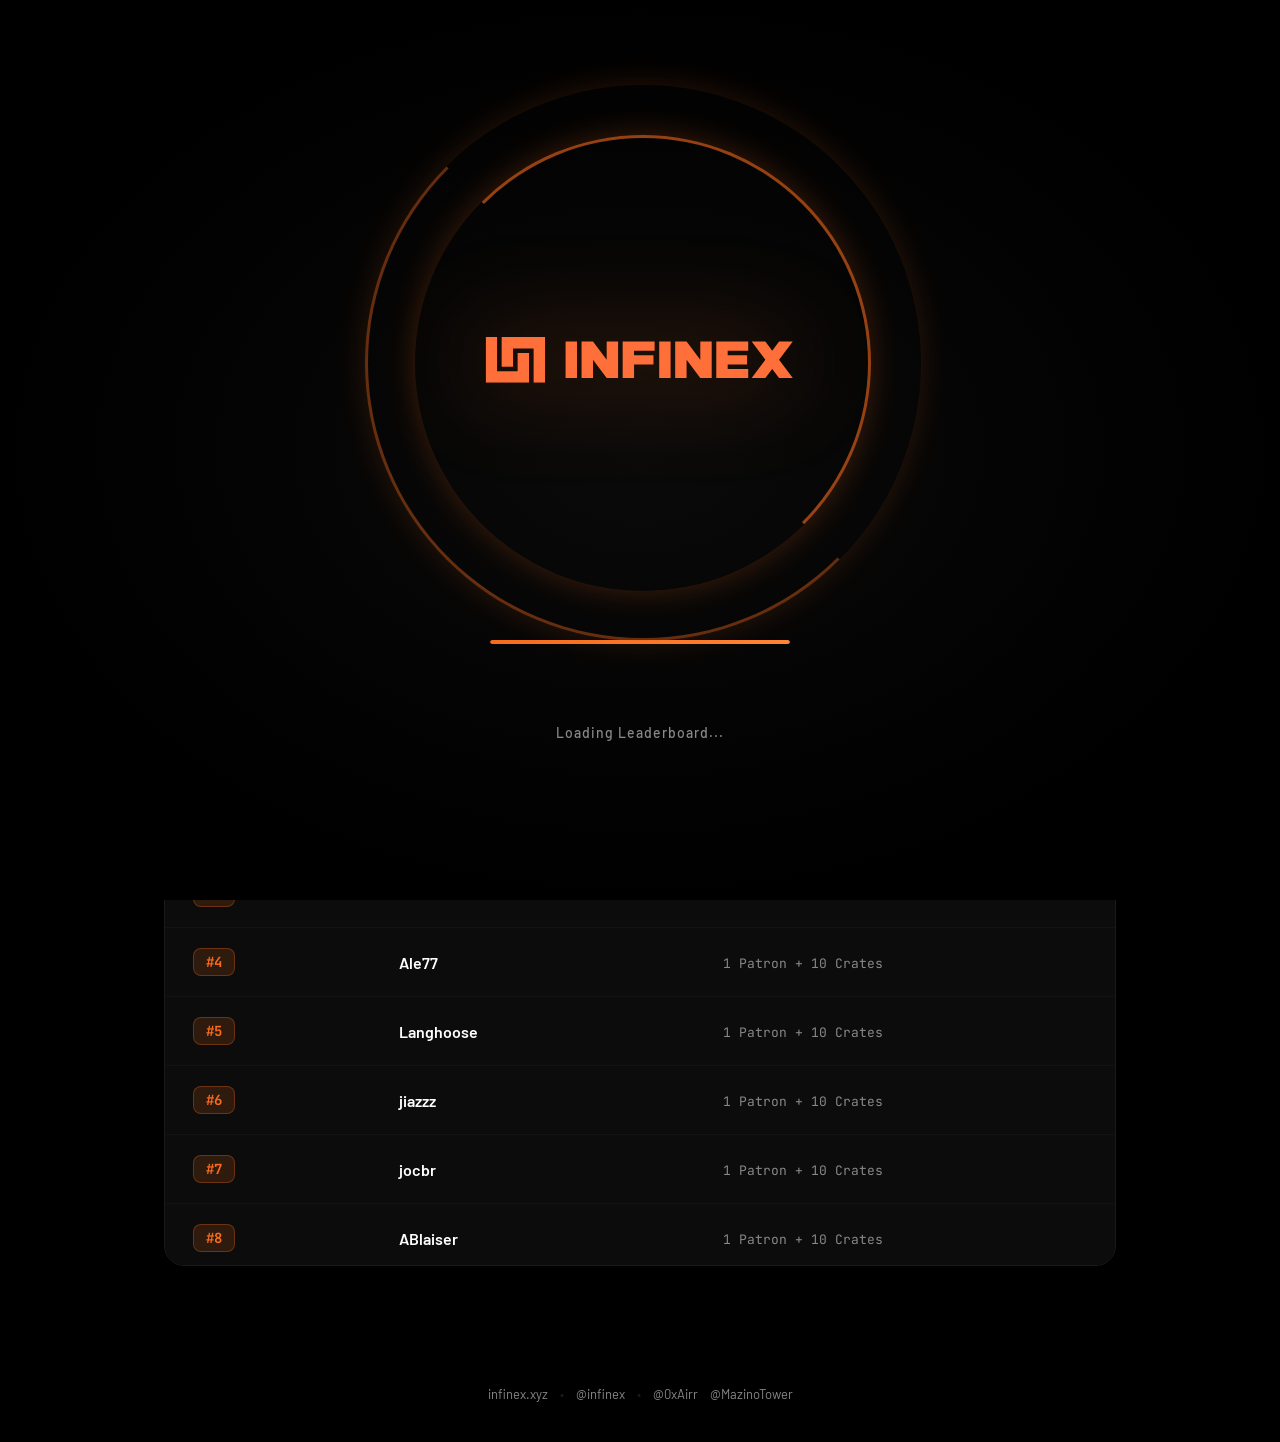
==== index.html @ 7d83120c "feat: proxy INX price via serverless, clean nav URLs" ====
<!DOCTYPE html>
<html lang="en">
<head>
    <meta charset="UTF-8" />
    <meta name="viewport" content="width=device-width, initial-scale=1.0" />
    <title>Bullrun Leaderboard</title>
    <link rel="stylesheet" href="style.css">
    <link rel="preconnect" href="https://fonts.googleapis.com">
    <link rel="preconnect" href="https://fonts.gstatic.com" crossorigin>
    <link href="https://fonts.googleapis.com/css2?family=Barlow:wght@400;500;600;700;800&family=JetBrains+Mono:wght@400;700&display=swap" rel="stylesheet">
</head>

<body>

    <div class="loader-screen" id="loaderScreen">
        <div class="loader-content">
            <div class="loader-logo">
                <img src="./icons/Infinex_Logo_Cantaloupe.svg" alt="Infinex Logo">
                <div class="loader-glow"></div>
            </div>
            <div class="loader-bar">
                <div class="loader-progress" id="loaderProgress"></div>
            </div>
            <p class="loader-text">Loading Leaderboard...</p>
        </div>
    </div>

    <!-- Page Nav -->
    <nav class="page-nav">
        <a href="/" class="nav-link active">Leaderboard</a>
        <a href="/sonar" class="nav-link">Sonar Analytics</a>
        <a href="/whales" class="nav-link">Whale Tracker</a>
    </nav>

    <div class="container">
        <header>
            <div class="logo-wrapper">
                <img src="./icons/Infinex_Logo_Cantaloupe.svg" alt="Infinex Logo">
                <div class="logo-glow"></div>
            </div>
            <h1>Bullrun Leaderboard</h1>
            <p class="subtitle">Top performers in the race to the moon</p>
        </header>

        <div class="search-wrapper">
            <svg class="search-icon" xmlns="http://www.w3.org/2000/svg" width="20" height="20" viewBox="0 0 24 24" fill="none" stroke="currentColor" stroke-width="2">
                <circle cx="11" cy="11" r="8"></circle>
                <path d="m21 21-4.35-4.35"></path>
            </svg>
            <input type="text" id="searchInput" placeholder="Search username..." onkeyup="searchUser()" autocomplete="off" />
        </div>

        <div class="stats-bar">
            <div class="stat-item">
                <span class="stat-label">Total Participants</span>
                <span class="stat-value" id="totalCount">0</span>
            </div>
            <div class="stat-item">
                <span class="stat-label">Displaying</span>
                <span class="stat-value" id="displayCount">0</span>
            </div>
        </div>

        <div class="table-container">
            <table>
                <thead>
                    <tr>
                        <th>Rank</th>
                        <th>Username</th>
                        <th>Rewards</th>
                    </tr>
                </thead>
                <tbody id="leaderboardBody"></tbody>
            </table>
            <div class="loading-indicator" id="loadingIndicator">
                <div class="spinner"></div>
            </div>
        </div>
    </div>

    <footer>
        <a href="https://infinex.xyz" target="_blank" rel="noopener">infinex.xyz</a>
        <span class="separator">•</span>
        <a href="https://x.com/infinex" target="_blank" rel="noopener">@infinex</a>
        <span class="separator">•</span>
        <a href="https://x.com/0xAirr" target="_blank" rel="noopener">@0xAirr</a>
            <a href="https://x.com/MazinoTower" target="_blank" rel="noopener">@MazinoTower</a>

    </footer>

    <script src="data.js"></script>

    <script>
        const tbody = document.getElementById("leaderboardBody");
        const loadingIndicator = document.getElementById("loadingIndicator");
        const totalCountEl = document.getElementById("totalCount");
        const displayCountEl = document.getElementById("displayCount");

        let currentData = [];
        let displayedRows = 0;
        const BATCH_SIZE = 50;
        let isLoading = false;

        function updateStats(total, displayed) {
            totalCountEl.textContent = total.toLocaleString();
            displayCountEl.textContent = displayed.toLocaleString();
        }

        function createRow(item) {
            const tr = document.createElement('tr');
            tr.innerHTML = `
                <td><span class="rank-badge">#${item.rank}</span></td>
                <td><span class="username">${escapeHtml(item.username)}</span></td>
                <td><span class="rewards">${item.patron} Patron + ${item.crates} Crates</span></td>
            `;
            return tr;
        }

        function escapeHtml(text) {
            const div = document.createElement('div');
            div.textContent = text;
            return div.innerHTML;
        }

        function loadMoreRows() {
            if (isLoading || displayedRows >= currentData.length) return;
            
            isLoading = true;
            loadingIndicator.style.display = 'flex';

            setTimeout(() => {
                const fragment = document.createDocumentFragment();
                const end = Math.min(displayedRows + BATCH_SIZE, currentData.length);
                
                for (let i = displayedRows; i < end; i++) {
                    fragment.appendChild(createRow(currentData[i]));
                }
                
                tbody.appendChild(fragment);
                displayedRows = end;
                updateStats(currentData.length, displayedRows);
                
                isLoading = false;
                loadingIndicator.style.display = displayedRows >= currentData.length ? 'none' : 'flex';
            }, 100);
        }

        function loadTable(data) {
            tbody.innerHTML = "";
            currentData = data;
            displayedRows = 0;
            isLoading = false;
            loadMoreRows();
        }

        const tableContainer = document.querySelector('.table-container');
        tableContainer.addEventListener('scroll', () => {
            if (tableContainer.scrollTop + tableContainer.clientHeight >= tableContainer.scrollHeight - 200) {
                loadMoreRows();
            }
        });

        const loaderScreen = document.getElementById('loaderScreen');
        const loaderProgress = document.getElementById('loaderProgress');
        let progress = 0;

        function updateLoader() {
            progress += Math.random() * 15 + 5;
            if (progress > 100) progress = 100;
            loaderProgress.style.width = progress + '%';
            
            if (progress < 100) {
                setTimeout(updateLoader, 150);
            } else {
                setTimeout(() => {
                    loaderScreen.classList.add('fade-out');
                    setTimeout(() => {
                        loaderScreen.style.display = 'none';
                    }, 500);
                }, 300);
            }
        }

        if (typeof LEADERBOARD !== 'undefined') {
            updateLoader();
            loadTable(LEADERBOARD);
        }

        function searchUser() {
            if (typeof LEADERBOARD === 'undefined') return;
            const value = document.getElementById("searchInput").value.toLowerCase();
            const filtered = LEADERBOARD.filter(item =>
                item.username.toLowerCase().includes(value)
            );
            const frag = document.createDocumentFragment();
            const end  = Math.min(BATCH_SIZE, filtered.length);
            for (let i = 0; i < end; i++) frag.appendChild(createRow(filtered[i]));
            tbody.innerHTML = '';
            tbody.appendChild(frag);
            currentData = filtered;
            displayedRows = end;
            isLoading = false;
            updateStats(filtered.length, end);
            loadingIndicator.style.display = end >= filtered.length ? 'none' : 'flex';
        }
    </script>

</body>
</html>
---- style.css ----
/* Infinex Style Theme - Enhanced */
:root {
    --bg-color: #000000;
    --bg-secondary: #0a0a0a;
    --card-bg: rgba(15, 15, 15, 0.8);
    --text-primary: #ffffff;
    --text-secondary: #888888;
    --text-tertiary: #555555;
    --accent-color: #F76B1C;
    --accent-hover: #ff8533;
    --accent-glow: rgba(247, 107, 28, 0.4);
    --border-color: #1a1a1a;
    --input-bg: rgba(17, 17, 17, 0.6);
    --font-main: 'Barlow', -apple-system, BlinkMacSystemFont, "Segoe UI", sans-serif;
    --font-mono: 'JetBrains Mono', 'Fira Code', 'Courier New', monospace;
    --glow-shadow: 0 0 40px var(--accent-glow);
    --card-shadow: 0 20px 60px rgba(0, 0, 0, 0.6);
}

* {
    box-sizing: border-box;
    margin: 0;
    padding: 0;
}

body {
    font-family: var(--font-main);
    background: radial-gradient(ellipse at top, #0a0a0a 0%, #000000 50%);
    color: var(--text-primary);
    min-height: 100vh;
    display: flex;
    flex-direction: column;
    overflow-x: hidden;
}

/* Animated background grid */
body::before {
    content: "";
    position: fixed;
    top: 0;
    left: 0;
    width: 100%;
    height: 100%;
    background-image: 
        linear-gradient(rgba(247, 107, 28, 0.03) 1px, transparent 1px),
        linear-gradient(90deg, rgba(247, 107, 28, 0.03) 1px, transparent 1px);
    background-size: 80px 80px;
    background-position: 0 0;
    z-index: -1;
    pointer-events: none;
    animation: gridMove 20s linear infinite;
}

@keyframes gridMove {
    0% { background-position: 0 0; }
    100% { background-position: 80px 80px; }
}

.container {
    max-width: 1000px;
    margin: 0 auto;
    padding: 60px 24px;
    width: 100%;
    flex: 1;
}

/* Header */
header {
    display: flex;
    flex-direction: column;
    align-items: center;
    justify-content: center;
    gap: 24px;
    margin-bottom: 60px;
    position: relative;
}

.logo-wrapper {
    position: relative;
    width: 160px;
    height: 160px;
    display: flex;
    align-items: center;
    justify-content: center;
}

.logo-wrapper img {
    width: 160px;
    height: 160px;
    position: relative;
    z-index: 2;
    filter: drop-shadow(0 0 20px var(--accent-glow));
    transition: all 0.4s cubic-bezier(0.4, 0, 0.2, 1);
}

.logo-wrapper:hover img {
    transform: scale(1.05);
    filter: drop-shadow(0 0 30px var(--accent-glow));
}

.logo-glow {
    position: absolute;
    top: 50%;
    left: 50%;
    width: 200px;
    height: 200px;
    z-index: 1;
    pointer-events: none;
}

.logo-glow::before,
.logo-glow::after {
    content: '';
    position: absolute;
    top: 50%;
    left: 50%;
    transform: translate(-50%, -50%);
    border-radius: 50%;
    background: radial-gradient(circle, var(--accent-glow) 0%, transparent 70%);
}

.logo-glow::before {
    width: 100%;
    height: 100%;
    opacity: 0.15;
    animation: gentleBreath 4s ease-in-out infinite;
}

.logo-glow::after {
    width: 60%;
    height: 60%;
    opacity: 0.2;
    animation: gentleBreath 4s ease-in-out infinite 0.5s;
}

@keyframes gentleBreath {
    0%, 100% { transform: translate(-50%, -50%) scale(1); opacity: 0.15; }
    50% { transform: translate(-50%, -50%) scale(1.1); opacity: 0.25; }
}

h1 {
    font-size: 56px;
    font-weight: 800;
    margin: 0;
    letter-spacing: -2px;
    background: linear-gradient(135deg, #ffffff 0%, var(--accent-color) 50%, #ffffff 100%);
    background-size: 200% 200%;
    background-clip: text;
    -webkit-background-clip: text;
    -webkit-text-fill-color: transparent;
    animation: gradientShift 6s ease infinite;
    text-align: center;
}

@keyframes gradientShift {
    0%, 100% { background-position: 0% 50%; }
    50% { background-position: 100% 50%; }
}

.subtitle {
    color: var(--text-tertiary);
    font-size: 16px;
    font-weight: 500;
    letter-spacing: 0.5px;
    text-align: center;
}

/* Search Input */
.search-wrapper {
    position: relative;
    margin-bottom: 30px;
    border-radius: 100px;
    transition: box-shadow 0.3s ease;
}

.search-wrapper:focus-within {
    box-shadow: 0 0 0 1px var(--accent-color), 0 0 28px rgba(247, 107, 28, 0.18);
}

.search-icon {
    position: absolute;
    left: 22px;
    top: 50%;
    transform: translateY(-50%);
    color: var(--text-tertiary);
    pointer-events: none;
    z-index: 2;
    transition: color 0.25s ease;
}

.search-wrapper:focus-within .search-icon {
    color: var(--accent-color);
}

.search-wrapper input {
    width: 100%;
    padding: 17px 24px 17px 54px;
    background: rgba(12, 12, 12, 0.9);
    backdrop-filter: blur(20px);
    -webkit-backdrop-filter: blur(20px);
    border: 1px solid rgba(255, 255, 255, 0.07);
    border-radius: 100px;
    color: var(--text-primary);
    font-size: 15px;
    font-family: var(--font-main);
    font-weight: 500;
    letter-spacing: 0.2px;
    transition: border-color 0.25s ease, background 0.25s ease;
}

.search-wrapper input:focus {
    outline: none;
    border-color: transparent;
    background: rgba(16, 16, 16, 0.98);
}

.search-wrapper input::placeholder {
    color: var(--text-tertiary);
    font-weight: 400;
}

/* Stats Bar */
.stats-bar {
    display: flex;
    gap: 16px;
    margin-bottom: 24px;
    padding: 16px 24px;
    background: var(--card-bg);
    backdrop-filter: blur(20px);
    border: 1px solid var(--border-color);
    border-radius: 16px;
}

.stat-item {
    display: flex;
    flex-direction: column;
    gap: 4px;
    flex: 1;
}

.stat-label {
    font-size: 11px;
    text-transform: uppercase;
    letter-spacing: 1px;
    color: var(--text-tertiary);
    font-weight: 600;
}

.stat-value {
    font-size: 24px;
    font-weight: 700;
    font-family: var(--font-mono);
    color: var(--accent-color);
}

/* Table Container */
.table-container {
    position: relative;
    background: var(--card-bg);
    backdrop-filter: blur(20px);
    -webkit-backdrop-filter: blur(20px);
    border: 1px solid var(--border-color);
    border-radius: 20px;
    overflow: hidden;
    box-shadow: var(--card-shadow);
    max-height: 600px;
    overflow-y: auto;
}

table {
    width: 100%;
    border-collapse: collapse;
}

th, td {
    padding: 20px 28px;
    text-align: left;
}

th {
    background: rgba(10, 10, 10, 0.95);
    color: var(--text-tertiary);
    font-size: 11px;
    text-transform: uppercase;
    letter-spacing: 1.5px;
    font-weight: 700;
    border-bottom: 1px solid var(--border-color);
    position: sticky;
    top: 0;
    z-index: 10;
    backdrop-filter: blur(10px);
}

td {
    border-bottom: 1px solid rgba(26, 26, 26, 0.5);
    font-size: 15px;
}

tr:last-child td {
    border-bottom: none;
}

tbody tr {
    transition: all 0.2s ease;
}

tbody tr:hover {
    background: linear-gradient(90deg, transparent 0%, rgba(247, 107, 28, 0.08) 50%, transparent 100%);
}

/* Rank Badge */
.rank-badge {
    display: inline-flex;
    align-items: center;
    justify-content: center;
    padding: 4px 12px;
    background: rgba(247, 107, 28, 0.15);
    border: 1px solid rgba(247, 107, 28, 0.3);
    border-radius: 8px;
    font-family: var(--font-mono);
    color: var(--accent-color);
    font-weight: 700;
    font-size: 14px;
}

/* Username */
.username {
    font-weight: 600;
    color: #fff;
    font-size: 16px;
}

/* Rewards */
.rewards {
    color: var(--text-secondary);
    font-family: var(--font-mono);
    font-size: 13px;
}

/* Loading Indicator */
.loading-indicator {
    display: none;
    justify-content: center;
    align-items: center;
    padding: 30px;
}

.spinner {
    width: 40px;
    height: 40px;
    border: 3px solid var(--border-color);
    border-top-color: var(--accent-color);
    border-radius: 50%;
    animation: spin 0.8s linear infinite;
}

@keyframes spin {
    to { transform: rotate(360deg); }
}

/* Footer */
footer {
    text-align: center;
    padding: 60px 24px 40px;
    color: var(--text-tertiary);
    font-size: 13px;
    display: flex;
    align-items: center;
    justify-content: center;
    gap: 12px;
    flex-wrap: wrap;
}

footer a {
    color: var(--text-secondary);
    text-decoration: none;
    transition: all 0.3s;
    position: relative;
}

footer a::after {
    content: '';
    position: absolute;
    bottom: -2px;
    left: 0;
    width: 0;
    height: 1px;
    background: var(--accent-color);
    transition: width 0.3s;
}

footer a:hover {
    color: var(--accent-color);
}

footer a:hover::after {
    width: 100%;
}

.separator {
    color: var(--border-color);
}

/* Scrollbar */
.table-container::-webkit-scrollbar {
    width: 8px;
}

.table-container::-webkit-scrollbar-track {
    background: rgba(0, 0, 0, 0.3);
}

.table-container::-webkit-scrollbar-thumb {
    background: rgba(247, 107, 28, 0.3);
    border-radius: 4px;
}

.table-container::-webkit-scrollbar-thumb:hover {
    background: rgba(247, 107, 28, 0.5);
}

/* Loader Screen */
.loader-screen {
    position: fixed;
    top: 0;
    left: 0;
    width: 100%;
    height: 100%;
    background: radial-gradient(ellipse at center, #0a0a0a 0%, #000000 70%);
    display: flex;
    align-items: center;
    justify-content: center;
    z-index: 9999;
    transition: opacity 0.5s ease;
}

.loader-screen.fade-out {
    opacity: 0;
    pointer-events: none;
}

.loader-content {
    display: flex;
    flex-direction: column;
    align-items: center;
    gap: 80px;
}

.loader-logo {
    position: relative;
    width: 400px;
    height: 400px;
    display: flex;
    align-items: center;
    justify-content: center;
    animation: float 3s ease-in-out infinite;
}

@keyframes float {
    0%, 100% { transform: translateY(0px); }
    50% { transform: translateY(-20px); }
}

.loader-logo img {
    width: 400px;
    height: 400px;
    position: relative;
    z-index: 2;
    filter: drop-shadow(0 0 50px var(--accent-glow));
    animation: rotate 4s linear infinite;
}

@keyframes rotate {
    from { transform: rotate(0deg); }
    to { transform: rotate(360deg); }
}

.loader-glow {
    position: absolute;
    top: 50%;
    left: 50%;
    transform: translate(-50%, -50%);
    width: 500px;
    height: 500px;
    z-index: 1;
}

.loader-glow::before,
.loader-glow::after {
    content: '';
    position: absolute;
    top: 50%;
    left: 50%;
    border-radius: 50%;
    border: 3px solid transparent;
}

.loader-glow::before {
    width: 450px;
    height: 450px;
    margin: -225px 0 0 -225px;
    border-top-color: var(--accent-color);
    border-right-color: var(--accent-color);
    animation: orbitRotate1 3s linear infinite;
    opacity: 0.6;
    box-shadow: 0 0 30px var(--accent-glow);
}

.loader-glow::after {
    width: 550px;
    height: 550px;
    margin: -275px 0 0 -275px;
    border-bottom-color: var(--accent-color);
    border-left-color: var(--accent-color);
    animation: orbitRotate2 4s linear infinite reverse;
    opacity: 0.4;
    box-shadow: 0 0 30px var(--accent-glow);
}

@keyframes orbitRotate1 {
    from { transform: rotate(0deg); }
    to { transform: rotate(360deg); }
}

@keyframes orbitRotate2 {
    from { transform: rotate(0deg); }
    to { transform: rotate(360deg); }
}

.loader-bar {
    width: 300px;
    height: 4px;
    background: rgba(26, 26, 26, 0.8);
    border-radius: 2px;
    overflow: hidden;
    position: relative;
}

.loader-progress {
    height: 100%;
    width: 0%;
    background: linear-gradient(90deg, var(--accent-color) 0%, var(--accent-hover) 100%);
    border-radius: 2px;
    transition: width 0.3s ease;
    box-shadow: 0 0 20px var(--accent-glow);
}

.loader-text {
    color: var(--text-secondary);
    font-size: 14px;
    font-weight: 500;
    letter-spacing: 1px;
    animation: blink 1.5s ease-in-out infinite;
}

@keyframes blink {
    0%, 100% { opacity: 1; }
    50% { opacity: 0.5; }
}

/* Page Navigation */
.page-nav {
    display: flex;
    justify-content: center;
    gap: 8px;
    padding: 24px 24px 0;
    position: relative;
    z-index: 10;
}

.nav-link {
    padding: 10px 26px;
    border-radius: 100px;
    border: 1px solid var(--border-color);
    color: var(--text-secondary);
    text-decoration: none;
    font-size: 13px;
    font-weight: 600;
    letter-spacing: 0.3px;
    transition: all 0.3s cubic-bezier(0.4, 0, 0.2, 1);
    background: rgba(10, 10, 10, 0.8);
    backdrop-filter: blur(12px);
    -webkit-backdrop-filter: blur(12px);
}

.nav-link:hover {
    border-color: rgba(247, 107, 28, 0.45);
    color: var(--accent-color);
}

.nav-link.active {
    border-color: var(--accent-color);
    color: var(--accent-color);
    background: rgba(247, 107, 28, 0.07);
    box-shadow: 0 0 18px rgba(247, 107, 28, 0.18);
}

/* Mobile Responsiveness */
@media (max-width: 768px) {
    .container {
        padding: 40px 16px;
    }

    .logo-wrapper {
        width: 100px;
        height: 100px;
    }

    .logo-wrapper img {
        width: 100px;
        height: 100px;
    }

    .logo-glow {
        width: 140px;
        height: 140px;
    }

    h1 {
        font-size: 36px;
        letter-spacing: -1px;
    }

    .subtitle {
        font-size: 14px;
    }

    .stats-bar {
        flex-direction: column;
        gap: 12px;
    }

    th, td {
        padding: 16px 20px;
        font-size: 14px;
    }

    .rank-badge {
        font-size: 12px;
        padding: 2px 8px;
    }

    .username {
        font-size: 14px;
    }

    .rewards {
        font-size: 12px;
    }

    .table-container {
        max-height: 500px;
    }
}

@media (max-width: 480px) {
    th, td {
        padding: 12px 16px;
    }

    th:last-child,
    td:last-child {
        display: none;
    }
}
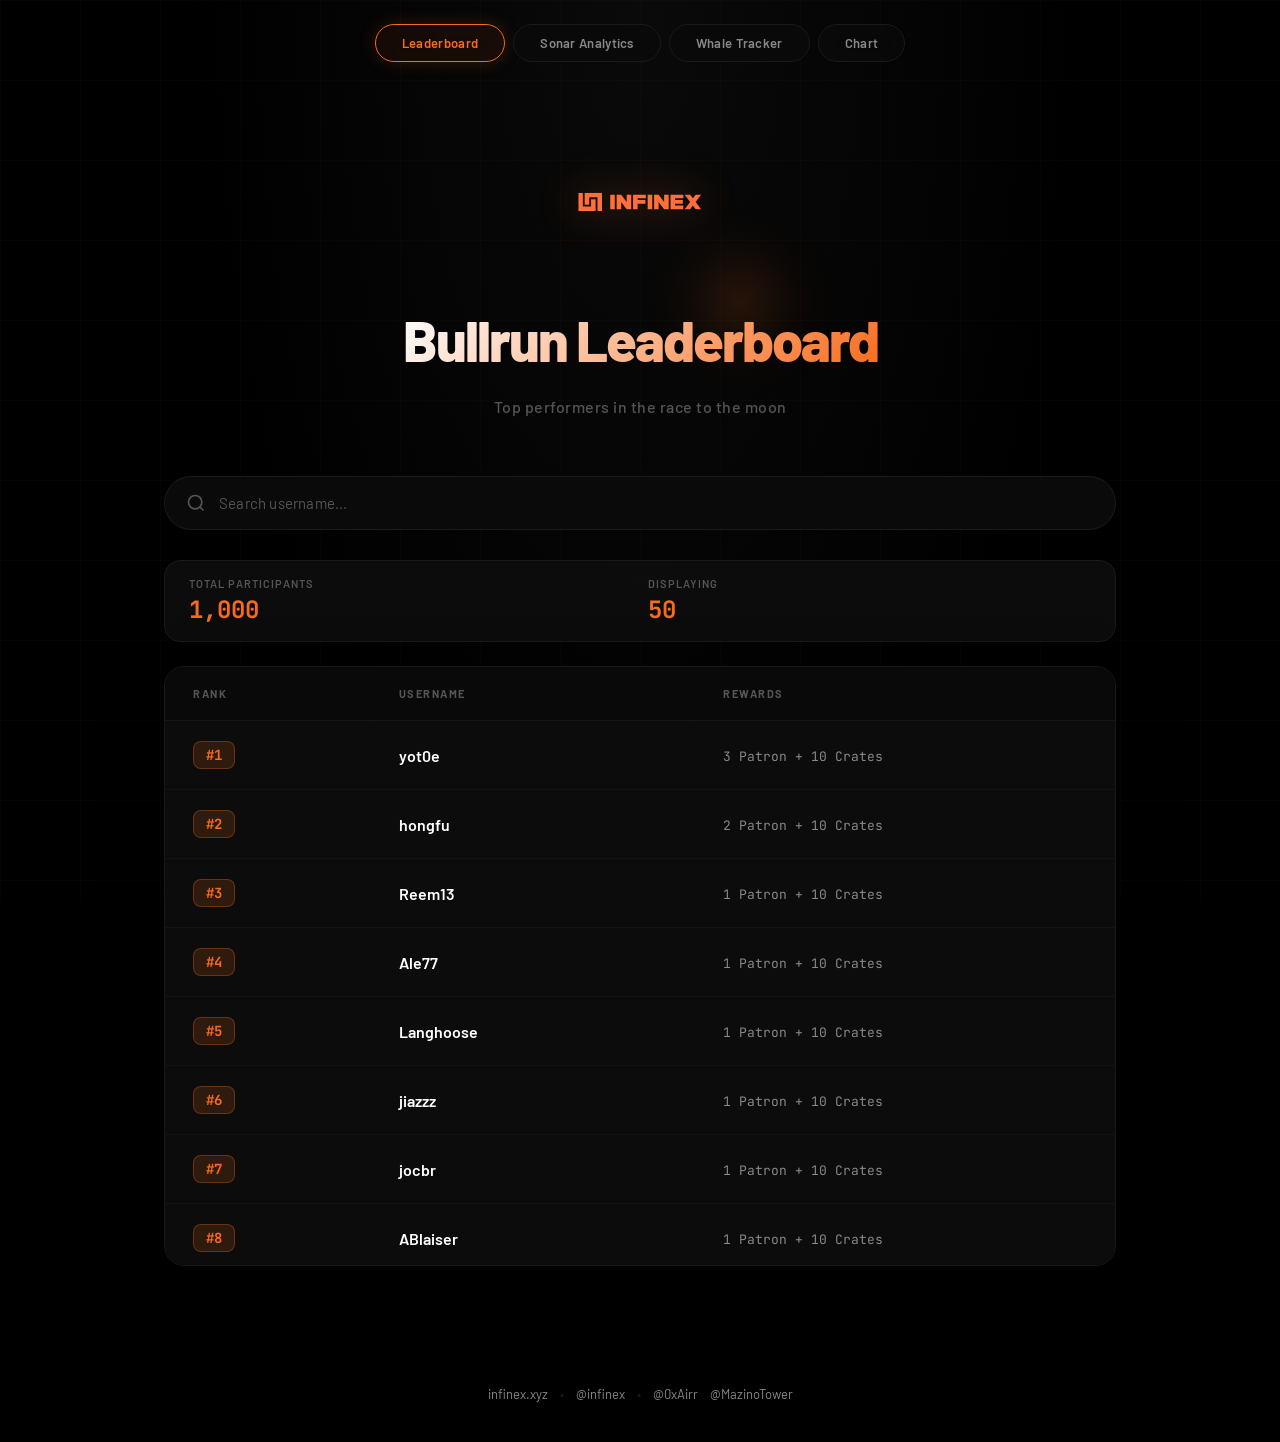
==== commit 6603e142: "feat: add INX/USD candlestick chart page with TradingView Lightweight Charts" ====
--- a/index.html
+++ b/index.html
@@ -30,6 +30,7 @@
         <a href="/" class="nav-link active">Leaderboard</a>
         <a href="/sonar" class="nav-link">Sonar Analytics</a>
         <a href="/whales" class="nav-link">Whale Tracker</a>
+        <a href="/chart" class="nav-link">Chart</a>
     </nav>
 
     <div class="container">
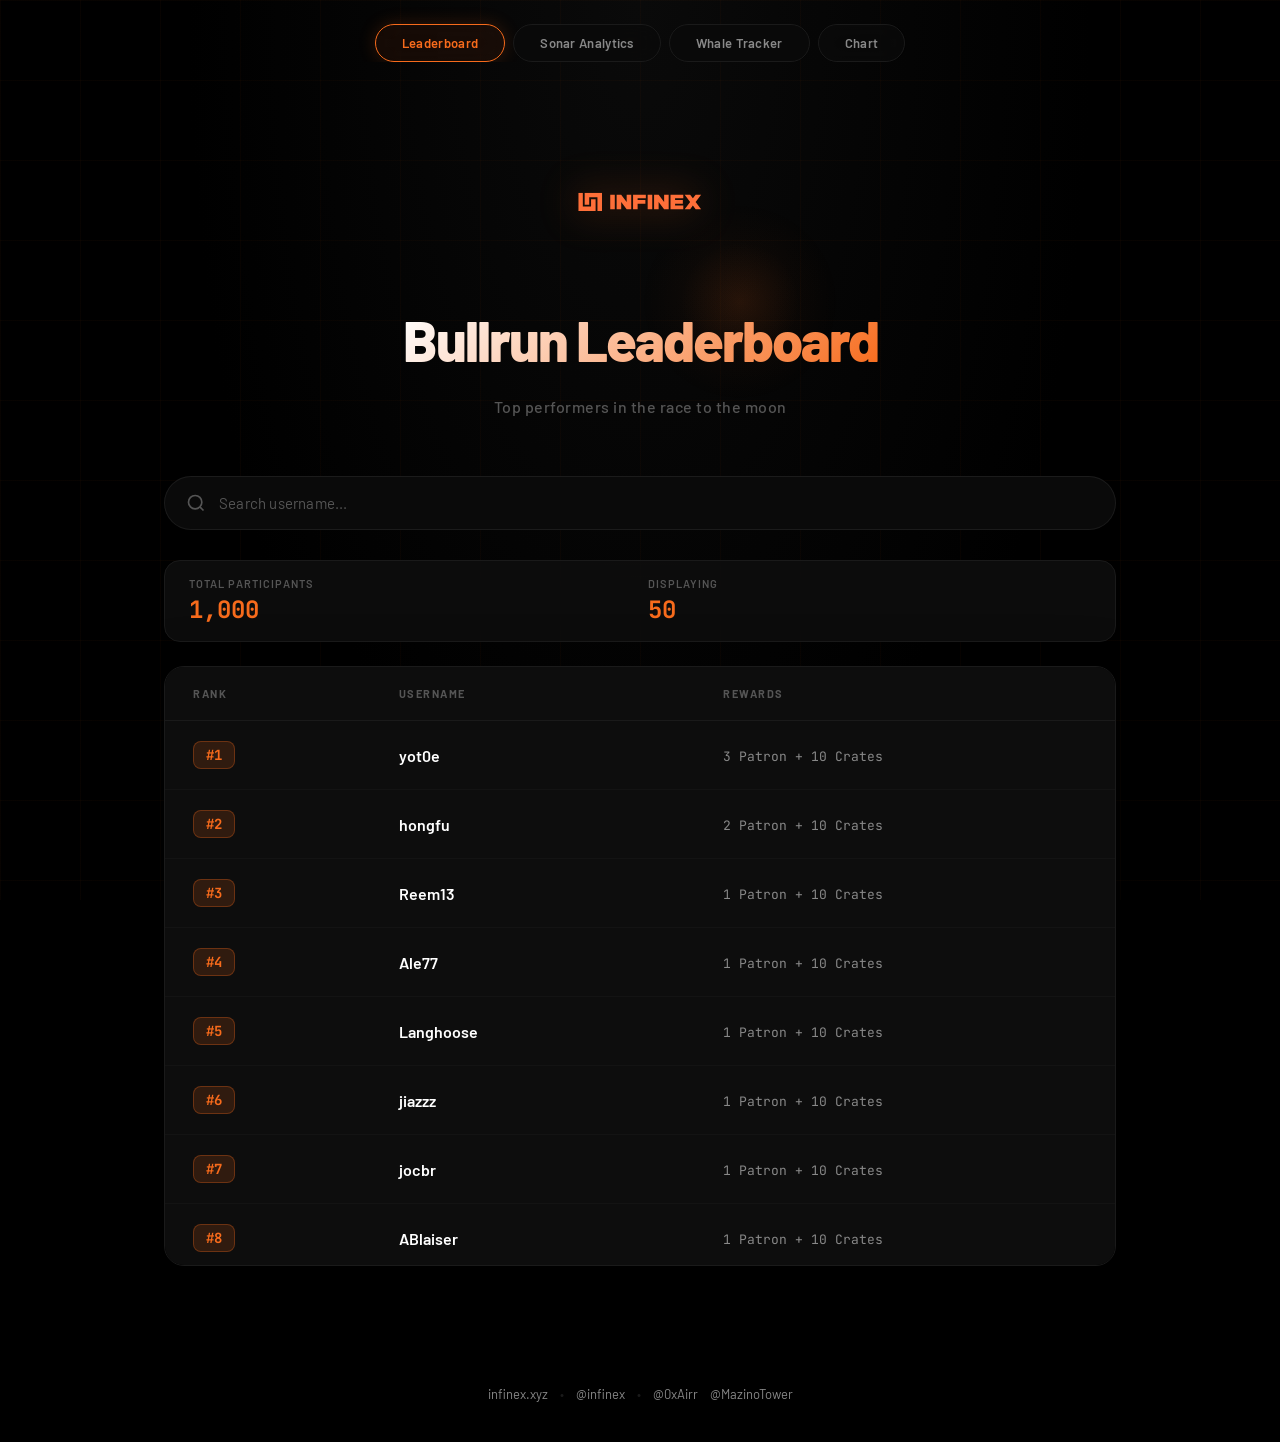
==== commit cfd7e90b: "fix: scroll glitch + skip loader on repeat tab visits Scroll glitch: removed backdrop-filter:blur fr" ====
--- a/index.html
+++ b/index.html
@@ -8,6 +8,7 @@
     <link rel="preconnect" href="https://fonts.googleapis.com">
     <link rel="preconnect" href="https://fonts.gstatic.com" crossorigin>
     <link href="https://fonts.googleapis.com/css2?family=Barlow:wght@400;500;600;700;800&family=JetBrains+Mono:wght@400;700&display=swap" rel="stylesheet">
+    <script>if(sessionStorage.getItem('site_visited'))document.documentElement.classList.add('no-loader');sessionStorage.setItem('site_visited','1');</script>
 </head>
 
 <body>
--- a/style.css
+++ b/style.css
@@ -256,9 +256,7 @@
 /* Table Container */
 .table-container {
     position: relative;
-    background: var(--card-bg);
-    backdrop-filter: blur(20px);
-    -webkit-backdrop-filter: blur(20px);
+    background: #0d0d0d;
     border: 1px solid var(--border-color);
     border-radius: 20px;
     overflow: hidden;
@@ -278,7 +276,7 @@
 }
 
 th {
-    background: rgba(10, 10, 10, 0.95);
+    background: #0d0d0d;
     color: var(--text-tertiary);
     font-size: 11px;
     text-transform: uppercase;
@@ -288,7 +286,6 @@
     position: sticky;
     top: 0;
     z-index: 10;
-    backdrop-filter: blur(10px);
 }
 
 td {
@@ -419,6 +416,9 @@
     background: rgba(247, 107, 28, 0.5);
 }
 
+/* Skip loader on repeat visits within the same session */
+.no-loader #loaderScreen { display: none !important; }
+
 /* Loader Screen */
 .loader-screen {
     position: fixed;
@@ -566,6 +566,14 @@
     padding: 24px 24px 0;
     position: relative;
     z-index: 10;
+    overflow-x: auto;
+    flex-wrap: nowrap;
+    -webkit-overflow-scrolling: touch;
+    scrollbar-width: none;
+}
+
+.page-nav::-webkit-scrollbar {
+    display: none;
 }
 
 .nav-link {
@@ -581,6 +589,8 @@
     background: rgba(10, 10, 10, 0.8);
     backdrop-filter: blur(12px);
     -webkit-backdrop-filter: blur(12px);
+    white-space: nowrap;
+    flex-shrink: 0;
 }
 
 .nav-link:hover {
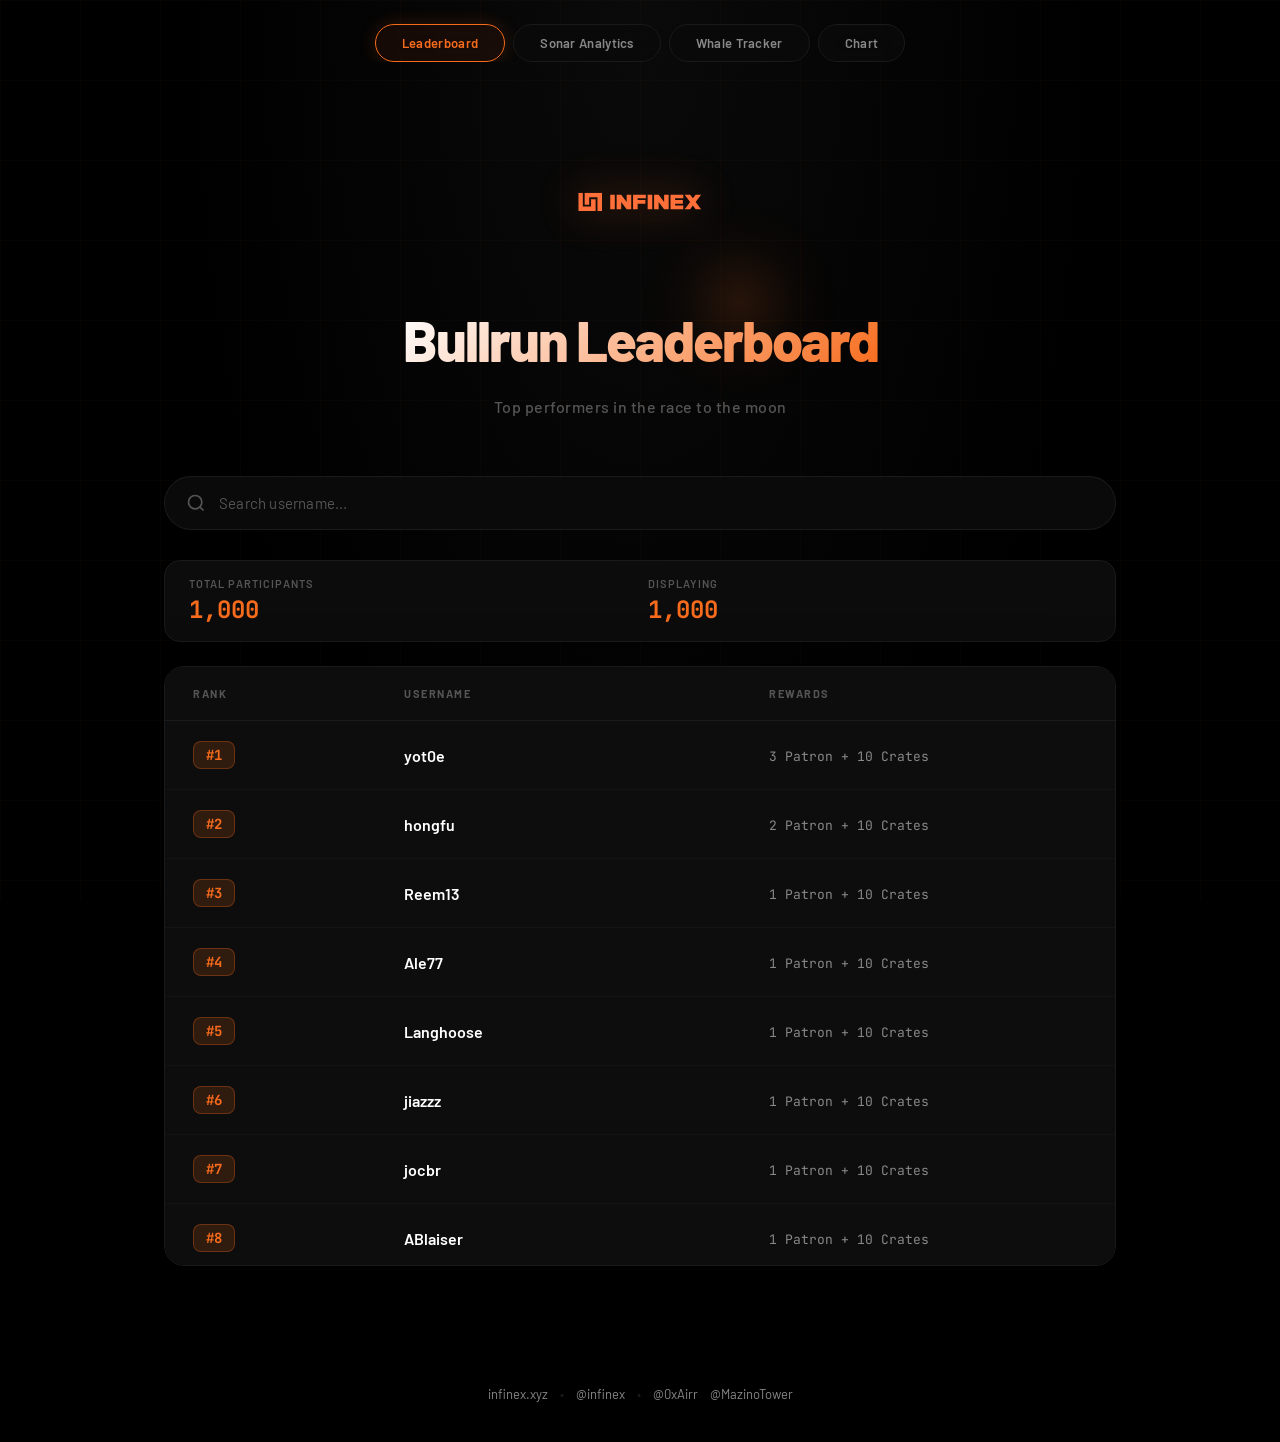
==== commit e4039486: "fix: remove infinite scroll + setTimeout batching, render all rows at once to eliminate scroll gap a" ====
--- a/index.html
+++ b/index.html
@@ -98,69 +98,36 @@
         const totalCountEl = document.getElementById("totalCount");
         const displayCountEl = document.getElementById("displayCount");
 
-        let currentData = [];
-        let displayedRows = 0;
-        const BATCH_SIZE = 50;
-        let isLoading = false;
+        function updateStats(n) {
+            totalCountEl.textContent = n.toLocaleString();
+            displayCountEl.textContent = n.toLocaleString();
+        }
 
-        function updateStats(total, displayed) {
-            totalCountEl.textContent = total.toLocaleString();
-            displayCountEl.textContent = displayed.toLocaleString();
+        function cell(cls, text) {
+            const td = document.createElement('td');
+            const span = document.createElement('span');
+            span.className = cls;
+            span.textContent = text;
+            td.appendChild(span);
+            return td;
         }
 
         function createRow(item) {
             const tr = document.createElement('tr');
-            tr.innerHTML = `
-                <td><span class="rank-badge">#${item.rank}</span></td>
-                <td><span class="username">${escapeHtml(item.username)}</span></td>
-                <td><span class="rewards">${item.patron} Patron + ${item.crates} Crates</span></td>
-            `;
+            tr.appendChild(cell('rank-badge', '#' + item.rank));
+            tr.appendChild(cell('username', item.username));
+            tr.appendChild(cell('rewards', item.patron + ' Patron + ' + item.crates + ' Crates'));
             return tr;
         }
 
-        function escapeHtml(text) {
-            const div = document.createElement('div');
-            div.textContent = text;
-            return div.innerHTML;
+        function loadTable(data) {
+            const frag = document.createDocumentFragment();
+            for (const item of data) frag.appendChild(createRow(item));
+            tbody.textContent = '';
+            tbody.appendChild(frag);
+            loadingIndicator.style.display = 'none';
+            updateStats(data.length);
         }
-
-        function loadMoreRows() {
-            if (isLoading || displayedRows >= currentData.length) return;
-            
-            isLoading = true;
-            loadingIndicator.style.display = 'flex';
-
-            setTimeout(() => {
-                const fragment = document.createDocumentFragment();
-                const end = Math.min(displayedRows + BATCH_SIZE, currentData.length);
-                
-                for (let i = displayedRows; i < end; i++) {
-                    fragment.appendChild(createRow(currentData[i]));
-                }
-                
-                tbody.appendChild(fragment);
-                displayedRows = end;
-                updateStats(currentData.length, displayedRows);
-                
-                isLoading = false;
-                loadingIndicator.style.display = displayedRows >= currentData.length ? 'none' : 'flex';
-            }, 100);
-        }
-
-        function loadTable(data) {
-            tbody.innerHTML = "";
-            currentData = data;
-            displayedRows = 0;
-            isLoading = false;
-            loadMoreRows();
-        }
-
-        const tableContainer = document.querySelector('.table-container');
-        tableContainer.addEventListener('scroll', () => {
-            if (tableContainer.scrollTop + tableContainer.clientHeight >= tableContainer.scrollHeight - 200) {
-                loadMoreRows();
-            }
-        });
 
         const loaderScreen = document.getElementById('loaderScreen');
         const loaderProgress = document.getElementById('loaderProgress');
@@ -194,16 +161,7 @@
             const filtered = LEADERBOARD.filter(item =>
                 item.username.toLowerCase().includes(value)
             );
-            const frag = document.createDocumentFragment();
-            const end  = Math.min(BATCH_SIZE, filtered.length);
-            for (let i = 0; i < end; i++) frag.appendChild(createRow(filtered[i]));
-            tbody.innerHTML = '';
-            tbody.appendChild(frag);
-            currentData = filtered;
-            displayedRows = end;
-            isLoading = false;
-            updateStats(filtered.length, end);
-            loadingIndicator.style.display = end >= filtered.length ? 'none' : 'flex';
+            loadTable(filtered);
         }
     </script>
 
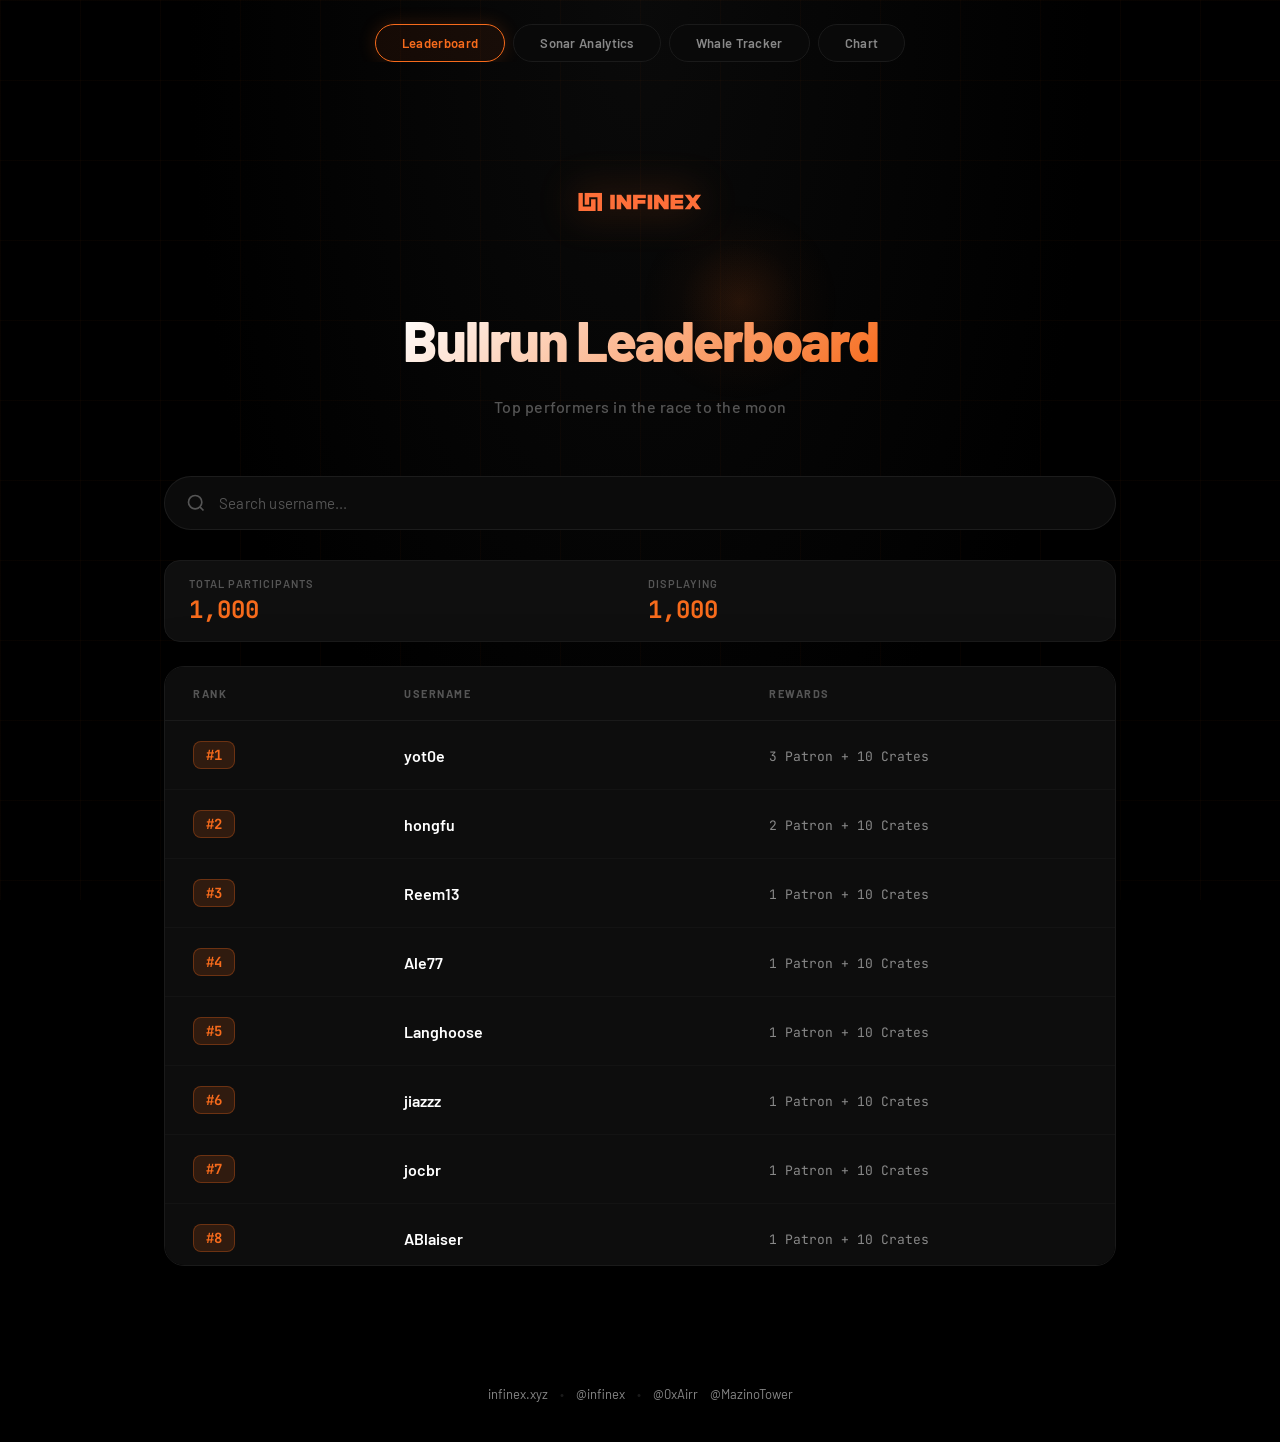
==== commit be2affd5: "feat: add bull favicon, Pre-TGE report link, gitignore, remove dead api/trades.js - Add bull favicon" ====
--- a/index.html
+++ b/index.html
@@ -4,6 +4,7 @@
     <meta charset="UTF-8" />
     <meta name="viewport" content="width=device-width, initial-scale=1.0" />
     <title>Bullrun Leaderboard</title>
+    <link rel="icon" href="/icons/favicon.webp" type="image/webp">
     <link rel="stylesheet" href="style.css">
     <link rel="preconnect" href="https://fonts.googleapis.com">
     <link rel="preconnect" href="https://fonts.gstatic.com" crossorigin>
--- a/style.css
+++ b/style.css
@@ -195,9 +195,7 @@
 .search-wrapper input {
     width: 100%;
     padding: 17px 24px 17px 54px;
-    background: rgba(12, 12, 12, 0.9);
-    backdrop-filter: blur(20px);
-    -webkit-backdrop-filter: blur(20px);
+    background: rgba(12, 12, 12, 0.98);
     border: 1px solid rgba(255, 255, 255, 0.07);
     border-radius: 100px;
     color: var(--text-primary);
@@ -225,8 +223,7 @@
     gap: 16px;
     margin-bottom: 24px;
     padding: 16px 24px;
-    background: var(--card-bg);
-    backdrop-filter: blur(20px);
+    background: #0f0f0f;
     border: 1px solid var(--border-color);
     border-radius: 16px;
 }
@@ -298,7 +295,7 @@
 }
 
 tbody tr {
-    transition: all 0.2s ease;
+    transition: background 0.2s ease;
 }
 
 tbody tr:hover {
@@ -371,7 +368,7 @@
 footer a {
     color: var(--text-secondary);
     text-decoration: none;
-    transition: all 0.3s;
+    transition: color 0.3s;
     position: relative;
 }
 
@@ -586,9 +583,7 @@
     font-weight: 600;
     letter-spacing: 0.3px;
     transition: all 0.3s cubic-bezier(0.4, 0, 0.2, 1);
-    background: rgba(10, 10, 10, 0.8);
-    backdrop-filter: blur(12px);
-    -webkit-backdrop-filter: blur(12px);
+    background: rgba(10, 10, 10, 0.98);
     white-space: nowrap;
     flex-shrink: 0;
 }
@@ -605,6 +600,19 @@
     box-shadow: 0 0 18px rgba(247, 107, 28, 0.18);
 }
 
+/* Sortable table headers */
+th.sortable {
+    cursor: pointer;
+    user-select: none;
+}
+th.sortable:hover {
+    color: var(--text-secondary);
+}
+.sort-arrow {
+    font-size: 10px;
+    opacity: 0.7;
+}
+
 /* Mobile Responsiveness */
 @media (max-width: 768px) {
     .container {
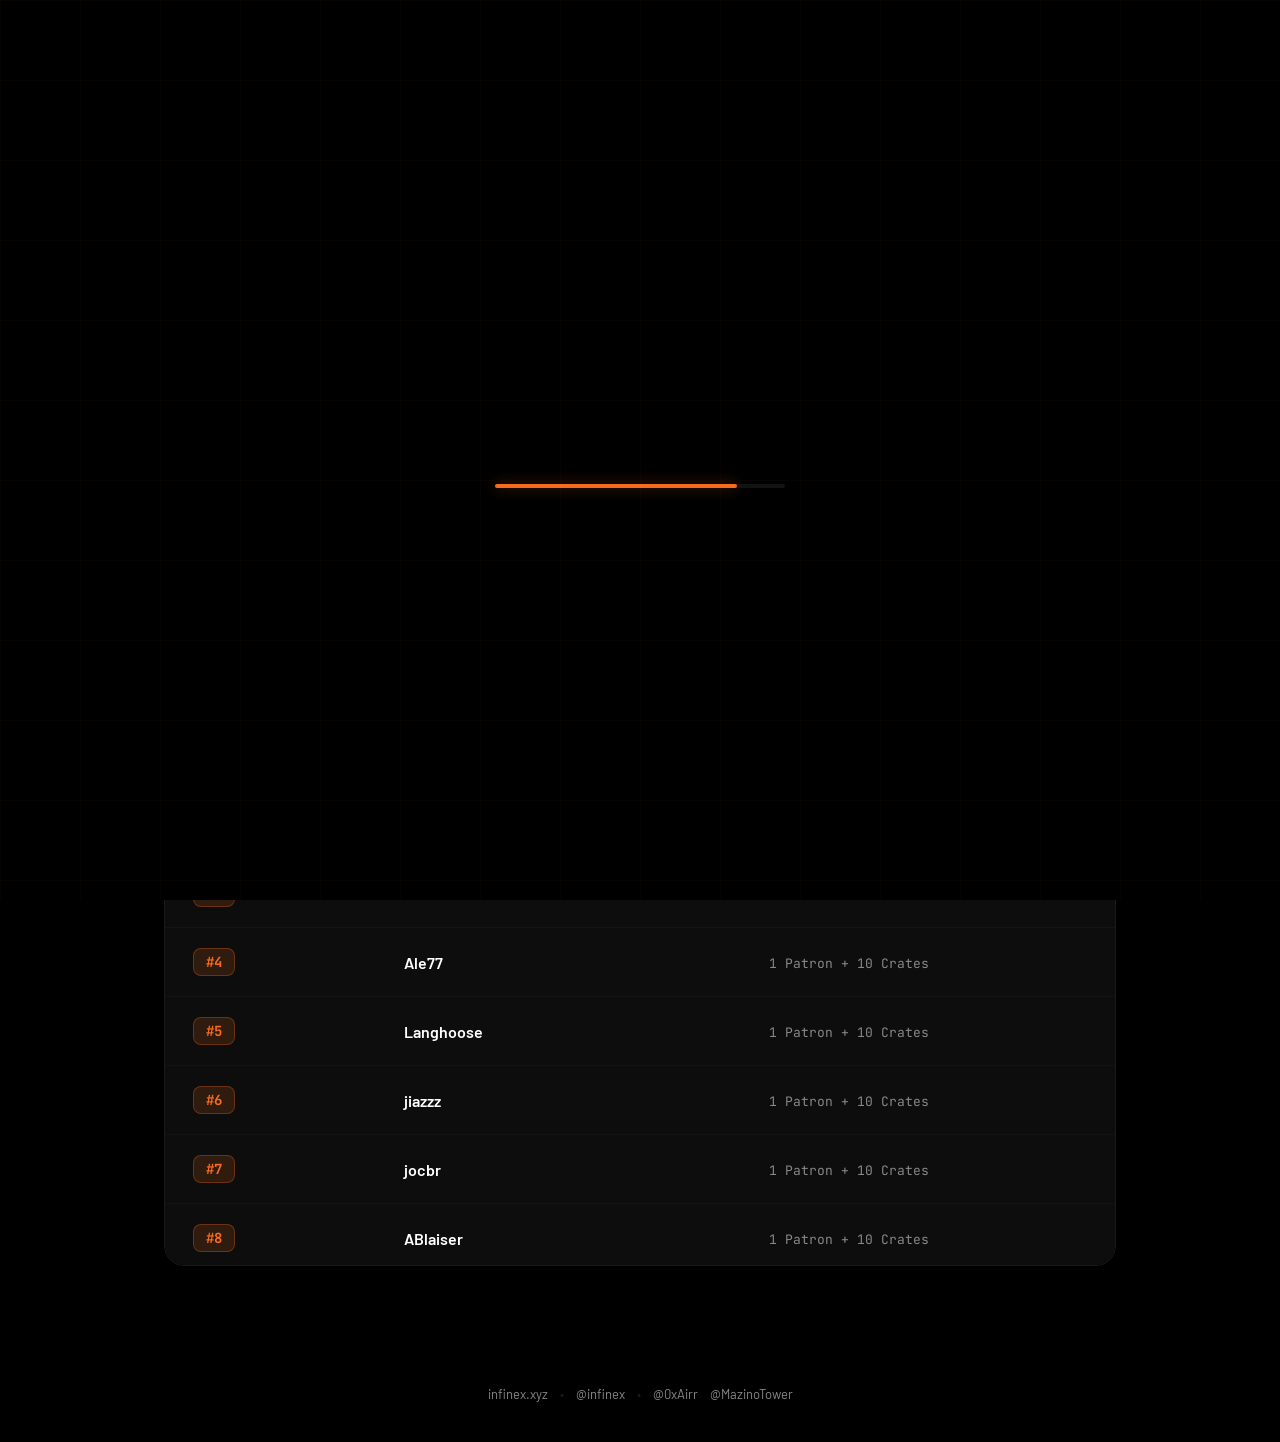
==== commit 5081a827: "feat: replace loader with bull running animation Bull PNG slides along orange progress bar with smoo" ====
--- a/index.html
+++ b/index.html
@@ -16,14 +16,11 @@
 
     <div class="loader-screen" id="loaderScreen">
         <div class="loader-content">
-            <div class="loader-logo">
-                <img src="./icons/Infinex_Logo_Cantaloupe.svg" alt="Infinex Logo">
-                <div class="loader-glow"></div>
+            <div class="loader-track">
+                <div class="loader-progress" id="loaderProgress">
+                    <img class="loader-bull" src="./image__2_-removebg-preview.png" alt="">
+                </div>
             </div>
-            <div class="loader-bar">
-                <div class="loader-progress" id="loaderProgress"></div>
-            </div>
-            <p class="loader-text">Loading Leaderboard...</p>
         </div>
     </div>
 
@@ -135,19 +132,17 @@
         let progress = 0;
 
         function updateLoader() {
-            progress += Math.random() * 15 + 5;
+            progress += Math.random() * 6 + 2;
             if (progress > 100) progress = 100;
             loaderProgress.style.width = progress + '%';
-            
+
             if (progress < 100) {
-                setTimeout(updateLoader, 150);
+                setTimeout(updateLoader, 80);
             } else {
                 setTimeout(() => {
                     loaderScreen.classList.add('fade-out');
-                    setTimeout(() => {
-                        loaderScreen.style.display = 'none';
-                    }, 500);
-                }, 300);
+                    setTimeout(() => loaderScreen.style.display = 'none', 600);
+                }, 200);
             }
         }
 
--- a/style.css
+++ b/style.css
@@ -423,12 +423,23 @@
     left: 0;
     width: 100%;
     height: 100%;
-    background: radial-gradient(ellipse at center, #0a0a0a 0%, #000000 70%);
+    background: #000;
     display: flex;
     align-items: center;
     justify-content: center;
     z-index: 9999;
-    transition: opacity 0.5s ease;
+    transition: opacity 0.6s ease;
+}
+
+.loader-screen::before {
+    content: "";
+    position: absolute;
+    inset: 0;
+    background-image:
+        linear-gradient(rgba(247, 107, 28, 0.03) 1px, transparent 1px),
+        linear-gradient(90deg, rgba(247, 107, 28, 0.03) 1px, transparent 1px);
+    background-size: 80px 80px;
+    pointer-events: none;
 }
 
 .loader-screen.fade-out {
@@ -438,121 +449,51 @@
 
 .loader-content {
     display: flex;
-    flex-direction: column;
     align-items: center;
-    gap: 80px;
-}
-
-.loader-logo {
-    position: relative;
-    width: 400px;
-    height: 400px;
-    display: flex;
-    align-items: center;
-    justify-content: center;
-    animation: float 3s ease-in-out infinite;
-}
-
-@keyframes float {
-    0%, 100% { transform: translateY(0px); }
-    50% { transform: translateY(-20px); }
-}
-
-.loader-logo img {
-    width: 400px;
-    height: 400px;
-    position: relative;
-    z-index: 2;
-    filter: drop-shadow(0 0 50px var(--accent-glow));
-    animation: rotate 4s linear infinite;
-}
-
-@keyframes rotate {
-    from { transform: rotate(0deg); }
-    to { transform: rotate(360deg); }
-}
-
-.loader-glow {
-    position: absolute;
-    top: 50%;
-    left: 50%;
-    transform: translate(-50%, -50%);
-    width: 500px;
-    height: 500px;
-    z-index: 1;
-}
-
-.loader-glow::before,
-.loader-glow::after {
-    content: '';
-    position: absolute;
-    top: 50%;
-    left: 50%;
-    border-radius: 50%;
-    border: 3px solid transparent;
-}
-
-.loader-glow::before {
-    width: 450px;
-    height: 450px;
-    margin: -225px 0 0 -225px;
-    border-top-color: var(--accent-color);
-    border-right-color: var(--accent-color);
-    animation: orbitRotate1 3s linear infinite;
-    opacity: 0.6;
-    box-shadow: 0 0 30px var(--accent-glow);
-}
-
-.loader-glow::after {
-    width: 550px;
-    height: 550px;
-    margin: -275px 0 0 -275px;
-    border-bottom-color: var(--accent-color);
-    border-left-color: var(--accent-color);
-    animation: orbitRotate2 4s linear infinite reverse;
-    opacity: 0.4;
-    box-shadow: 0 0 30px var(--accent-glow);
-}
-
-@keyframes orbitRotate1 {
-    from { transform: rotate(0deg); }
-    to { transform: rotate(360deg); }
-}
-
-@keyframes orbitRotate2 {
-    from { transform: rotate(0deg); }
-    to { transform: rotate(360deg); }
-}
-
-.loader-bar {
-    width: 300px;
+    justify-content: center;
+    animation: loaderEnter 0.5s cubic-bezier(0.4, 0, 0.2, 1) both;
+}
+
+@keyframes loaderEnter {
+    from { opacity: 0; transform: translateY(10px); }
+    to   { opacity: 1; transform: translateY(0); }
+}
+
+.loader-track {
+    position: relative;
+    width: 290px;
     height: 4px;
-    background: rgba(26, 26, 26, 0.8);
+    background: rgba(255, 255, 255, 0.07);
     border-radius: 2px;
-    overflow: hidden;
-    position: relative;
+    margin-top: 72px;
 }
 
 .loader-progress {
+    position: relative;
     height: 100%;
     width: 0%;
-    background: linear-gradient(90deg, var(--accent-color) 0%, var(--accent-hover) 100%);
+    min-width: 16px;
+    background: var(--accent-color);
     border-radius: 2px;
-    transition: width 0.3s ease;
-    box-shadow: 0 0 20px var(--accent-glow);
-}
-
-.loader-text {
-    color: var(--text-secondary);
-    font-size: 14px;
-    font-weight: 500;
-    letter-spacing: 1px;
-    animation: blink 1.5s ease-in-out infinite;
-}
-
-@keyframes blink {
-    0%, 100% { opacity: 1; }
-    50% { opacity: 0.5; }
+    transition: width 0.3s cubic-bezier(0.4, 0, 0.2, 1);
+    box-shadow: 0 0 14px var(--accent-glow);
+    overflow: visible;
+}
+
+.loader-bull {
+    position: absolute;
+    right: -32px;
+    bottom: 6px;
+    width: 72px;
+    height: auto;
+    filter: drop-shadow(0 6px 12px rgba(0, 0, 0, 0.7));
+    animation: bullBounce 0.45s cubic-bezier(0.45, 0, 0.55, 1) infinite;
+    pointer-events: none;
+}
+
+@keyframes bullBounce {
+    0%, 100% { transform: scaleX(-1) translateY(0px)  rotate(0deg); }
+    50%       { transform: scaleX(-1) translateY(-6px) rotate(-1.5deg); }
 }
 
 /* Page Navigation */
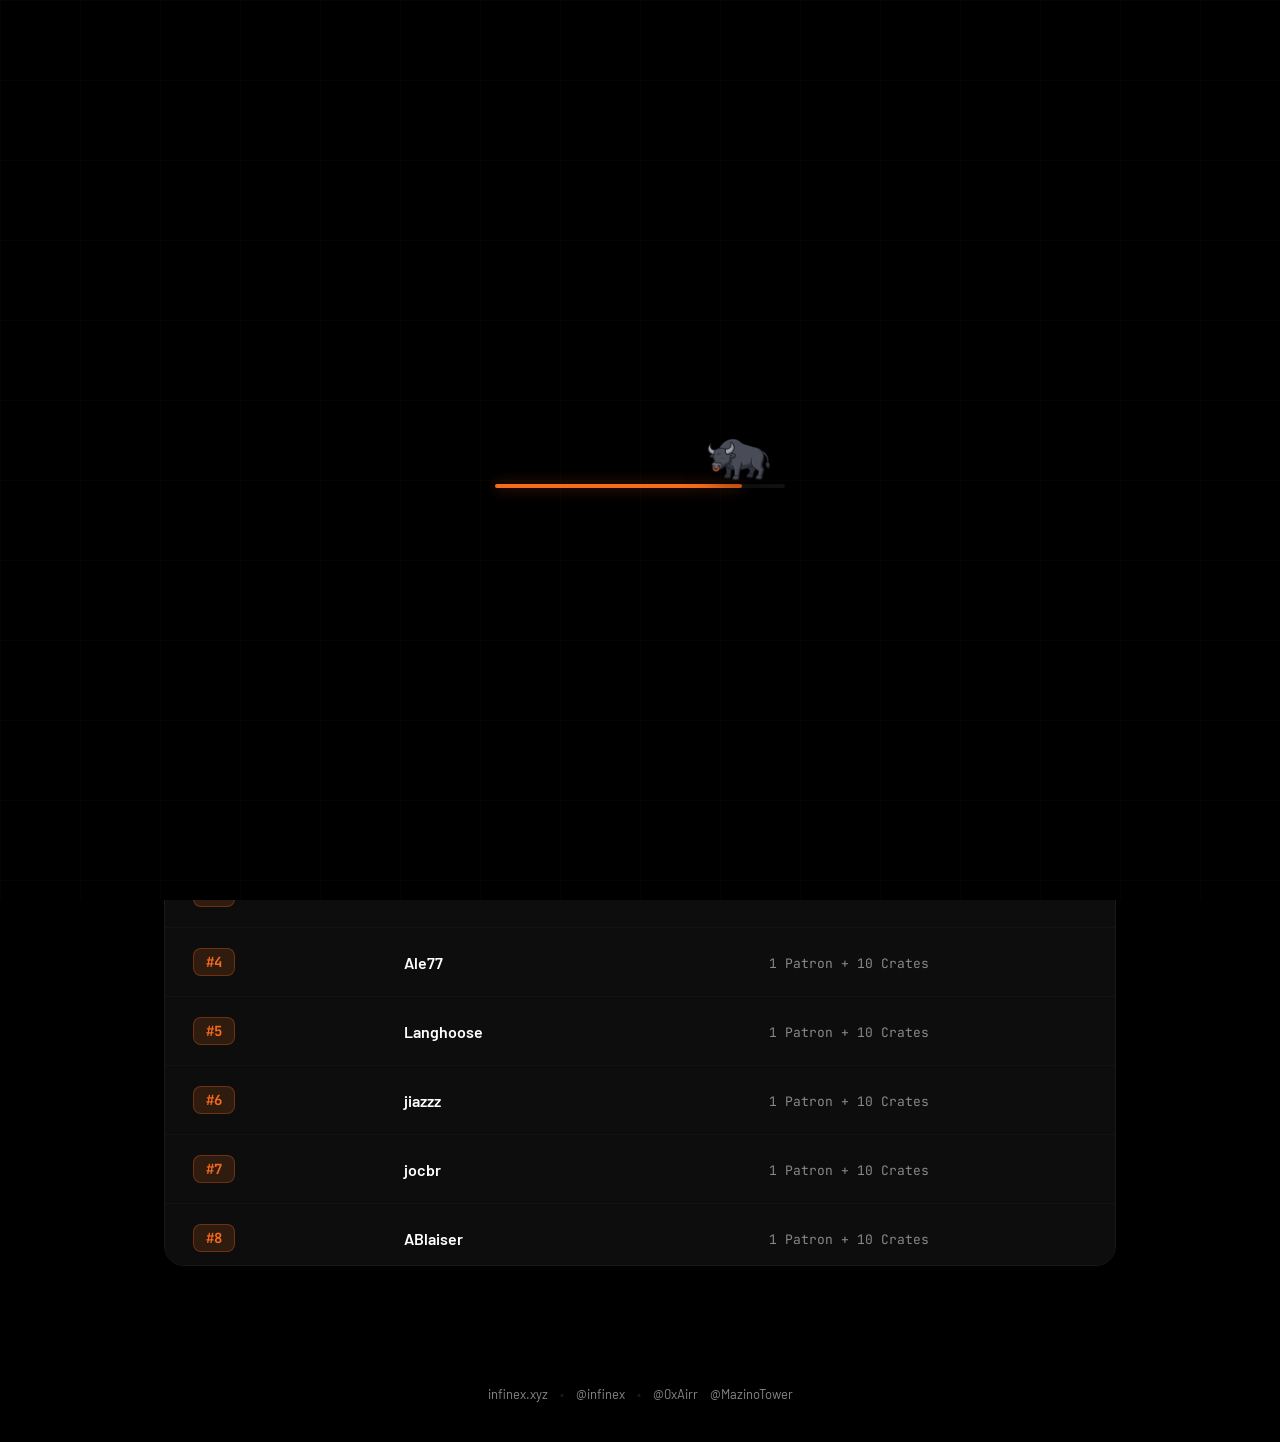
==== commit 7b1383fa: "fix: add bull image to repo and fix loader path Image was missing from git causing 404 on deployed s" ====
--- a/index.html
+++ b/index.html
@@ -1,166 +1,166 @@
-<!DOCTYPE html>
-<html lang="en">
-<head>
-    <meta charset="UTF-8" />
-    <meta name="viewport" content="width=device-width, initial-scale=1.0" />
-    <title>Bullrun Leaderboard</title>
-    <link rel="icon" href="/icons/favicon.webp" type="image/webp">
-    <link rel="stylesheet" href="style.css">
-    <link rel="preconnect" href="https://fonts.googleapis.com">
-    <link rel="preconnect" href="https://fonts.gstatic.com" crossorigin>
-    <link href="https://fonts.googleapis.com/css2?family=Barlow:wght@400;500;600;700;800&family=JetBrains+Mono:wght@400;700&display=swap" rel="stylesheet">
-    <script>if(sessionStorage.getItem('site_visited'))document.documentElement.classList.add('no-loader');sessionStorage.setItem('site_visited','1');</script>
-</head>
-
-<body>
-
-    <div class="loader-screen" id="loaderScreen">
-        <div class="loader-content">
-            <div class="loader-track">
-                <div class="loader-progress" id="loaderProgress">
-                    <img class="loader-bull" src="./image__2_-removebg-preview.png" alt="">
-                </div>
-            </div>
-        </div>
-    </div>
-
-    <!-- Page Nav -->
-    <nav class="page-nav">
-        <a href="/" class="nav-link active">Leaderboard</a>
-        <a href="/sonar" class="nav-link">Sonar Analytics</a>
-        <a href="/whales" class="nav-link">Whale Tracker</a>
-        <a href="/chart" class="nav-link">Chart</a>
-    </nav>
-
-    <div class="container">
-        <header>
-            <div class="logo-wrapper">
-                <img src="./icons/Infinex_Logo_Cantaloupe.svg" alt="Infinex Logo">
-                <div class="logo-glow"></div>
-            </div>
-            <h1>Bullrun Leaderboard</h1>
-            <p class="subtitle">Top performers in the race to the moon</p>
-        </header>
-
-        <div class="search-wrapper">
-            <svg class="search-icon" xmlns="http://www.w3.org/2000/svg" width="20" height="20" viewBox="0 0 24 24" fill="none" stroke="currentColor" stroke-width="2">
-                <circle cx="11" cy="11" r="8"></circle>
-                <path d="m21 21-4.35-4.35"></path>
-            </svg>
-            <input type="text" id="searchInput" placeholder="Search username..." onkeyup="searchUser()" autocomplete="off" />
-        </div>
-
-        <div class="stats-bar">
-            <div class="stat-item">
-                <span class="stat-label">Total Participants</span>
-                <span class="stat-value" id="totalCount">0</span>
-            </div>
-            <div class="stat-item">
-                <span class="stat-label">Displaying</span>
-                <span class="stat-value" id="displayCount">0</span>
-            </div>
-        </div>
-
-        <div class="table-container">
-            <table>
-                <thead>
-                    <tr>
-                        <th>Rank</th>
-                        <th>Username</th>
-                        <th>Rewards</th>
-                    </tr>
-                </thead>
-                <tbody id="leaderboardBody"></tbody>
-            </table>
-            <div class="loading-indicator" id="loadingIndicator">
-                <div class="spinner"></div>
-            </div>
-        </div>
-    </div>
-
-    <footer>
-        <a href="https://infinex.xyz" target="_blank" rel="noopener">infinex.xyz</a>
-        <span class="separator">•</span>
-        <a href="https://x.com/infinex" target="_blank" rel="noopener">@infinex</a>
-        <span class="separator">•</span>
-        <a href="https://x.com/0xAirr" target="_blank" rel="noopener">@0xAirr</a>
-            <a href="https://x.com/MazinoTower" target="_blank" rel="noopener">@MazinoTower</a>
-
-    </footer>
-
-    <script src="data.js"></script>
-
-    <script>
-        const tbody = document.getElementById("leaderboardBody");
-        const loadingIndicator = document.getElementById("loadingIndicator");
-        const totalCountEl = document.getElementById("totalCount");
-        const displayCountEl = document.getElementById("displayCount");
-
-        function updateStats(n) {
-            totalCountEl.textContent = n.toLocaleString();
-            displayCountEl.textContent = n.toLocaleString();
-        }
-
-        function cell(cls, text) {
-            const td = document.createElement('td');
-            const span = document.createElement('span');
-            span.className = cls;
-            span.textContent = text;
-            td.appendChild(span);
-            return td;
-        }
-
-        function createRow(item) {
-            const tr = document.createElement('tr');
-            tr.appendChild(cell('rank-badge', '#' + item.rank));
-            tr.appendChild(cell('username', item.username));
-            tr.appendChild(cell('rewards', item.patron + ' Patron + ' + item.crates + ' Crates'));
-            return tr;
-        }
-
-        function loadTable(data) {
-            const frag = document.createDocumentFragment();
-            for (const item of data) frag.appendChild(createRow(item));
-            tbody.textContent = '';
-            tbody.appendChild(frag);
-            loadingIndicator.style.display = 'none';
-            updateStats(data.length);
-        }
-
-        const loaderScreen = document.getElementById('loaderScreen');
-        const loaderProgress = document.getElementById('loaderProgress');
-        let progress = 0;
-
-        function updateLoader() {
-            progress += Math.random() * 6 + 2;
-            if (progress > 100) progress = 100;
-            loaderProgress.style.width = progress + '%';
-
-            if (progress < 100) {
-                setTimeout(updateLoader, 80);
-            } else {
-                setTimeout(() => {
-                    loaderScreen.classList.add('fade-out');
-                    setTimeout(() => loaderScreen.style.display = 'none', 600);
-                }, 200);
-            }
-        }
-
-        if (typeof LEADERBOARD !== 'undefined') {
-            updateLoader();
-            loadTable(LEADERBOARD);
-        }
-
-        function searchUser() {
-            if (typeof LEADERBOARD === 'undefined') return;
-            const value = document.getElementById("searchInput").value.toLowerCase();
-            const filtered = LEADERBOARD.filter(item =>
-                item.username.toLowerCase().includes(value)
-            );
-            loadTable(filtered);
-        }
-    </script>
-
-</body>
-</html>
-
+<!DOCTYPE html>
+<html lang="en">
+<head>
+    <meta charset="UTF-8" />
+    <meta name="viewport" content="width=device-width, initial-scale=1.0" />
+    <title>Bullrun Leaderboard</title>
+    <link rel="icon" href="/icons/favicon.webp" type="image/webp">
+    <link rel="stylesheet" href="style.css">
+    <link rel="preconnect" href="https://fonts.googleapis.com">
+    <link rel="preconnect" href="https://fonts.gstatic.com" crossorigin>
+    <link href="https://fonts.googleapis.com/css2?family=Barlow:wght@400;500;600;700;800&family=JetBrains+Mono:wght@400;700&display=swap" rel="stylesheet">
+    <script>if(sessionStorage.getItem('site_visited'))document.documentElement.classList.add('no-loader');sessionStorage.setItem('site_visited','1');</script>
+</head>
+
+<body>
+
+    <div class="loader-screen" id="loaderScreen">
+        <div class="loader-content">
+            <div class="loader-track">
+                <div class="loader-progress" id="loaderProgress">
+                    <img class="loader-bull" src="./icons/bull.png" alt="">
+                </div>
+            </div>
+        </div>
+    </div>
+
+    <!-- Page Nav -->
+    <nav class="page-nav">
+        <a href="/" class="nav-link active">Leaderboard</a>
+        <a href="/sonar" class="nav-link">Sonar Analytics</a>
+        <a href="/whales" class="nav-link">Whale Tracker</a>
+        <a href="/chart" class="nav-link">Chart</a>
+    </nav>
+
+    <div class="container">
+        <header>
+            <div class="logo-wrapper">
+                <img src="./icons/Infinex_Logo_Cantaloupe.svg" alt="Infinex Logo">
+                <div class="logo-glow"></div>
+            </div>
+            <h1>Bullrun Leaderboard</h1>
+            <p class="subtitle">Top performers in the race to the moon</p>
+        </header>
+
+        <div class="search-wrapper">
+            <svg class="search-icon" xmlns="http://www.w3.org/2000/svg" width="20" height="20" viewBox="0 0 24 24" fill="none" stroke="currentColor" stroke-width="2">
+                <circle cx="11" cy="11" r="8"></circle>
+                <path d="m21 21-4.35-4.35"></path>
+            </svg>
+            <input type="text" id="searchInput" placeholder="Search username..." onkeyup="searchUser()" autocomplete="off" />
+        </div>
+
+        <div class="stats-bar">
+            <div class="stat-item">
+                <span class="stat-label">Total Participants</span>
+                <span class="stat-value" id="totalCount">0</span>
+            </div>
+            <div class="stat-item">
+                <span class="stat-label">Displaying</span>
+                <span class="stat-value" id="displayCount">0</span>
+            </div>
+        </div>
+
+        <div class="table-container">
+            <table>
+                <thead>
+                    <tr>
+                        <th>Rank</th>
+                        <th>Username</th>
+                        <th>Rewards</th>
+                    </tr>
+                </thead>
+                <tbody id="leaderboardBody"></tbody>
+            </table>
+            <div class="loading-indicator" id="loadingIndicator">
+                <div class="spinner"></div>
+            </div>
+        </div>
+    </div>
+
+    <footer>
+        <a href="https://infinex.xyz" target="_blank" rel="noopener">infinex.xyz</a>
+        <span class="separator">•</span>
+        <a href="https://x.com/infinex" target="_blank" rel="noopener">@infinex</a>
+        <span class="separator">•</span>
+        <a href="https://x.com/0xAirr" target="_blank" rel="noopener">@0xAirr</a>
+            <a href="https://x.com/MazinoTower" target="_blank" rel="noopener">@MazinoTower</a>
+
+    </footer>
+
+    <script src="data.js"></script>
+
+    <script>
+        const tbody = document.getElementById("leaderboardBody");
+        const loadingIndicator = document.getElementById("loadingIndicator");
+        const totalCountEl = document.getElementById("totalCount");
+        const displayCountEl = document.getElementById("displayCount");
+
+        function updateStats(n) {
+            totalCountEl.textContent = n.toLocaleString();
+            displayCountEl.textContent = n.toLocaleString();
+        }
+
+        function cell(cls, text) {
+            const td = document.createElement('td');
+            const span = document.createElement('span');
+            span.className = cls;
+            span.textContent = text;
+            td.appendChild(span);
+            return td;
+        }
+
+        function createRow(item) {
+            const tr = document.createElement('tr');
+            tr.appendChild(cell('rank-badge', '#' + item.rank));
+            tr.appendChild(cell('username', item.username));
+            tr.appendChild(cell('rewards', item.patron + ' Patron + ' + item.crates + ' Crates'));
+            return tr;
+        }
+
+        function loadTable(data) {
+            const frag = document.createDocumentFragment();
+            for (const item of data) frag.appendChild(createRow(item));
+            tbody.textContent = '';
+            tbody.appendChild(frag);
+            loadingIndicator.style.display = 'none';
+            updateStats(data.length);
+        }
+
+        const loaderScreen = document.getElementById('loaderScreen');
+        const loaderProgress = document.getElementById('loaderProgress');
+        let progress = 0;
+
+        function updateLoader() {
+            progress += Math.random() * 6 + 2;
+            if (progress > 100) progress = 100;
+            loaderProgress.style.width = progress + '%';
+
+            if (progress < 100) {
+                setTimeout(updateLoader, 80);
+            } else {
+                setTimeout(() => {
+                    loaderScreen.classList.add('fade-out');
+                    setTimeout(() => loaderScreen.style.display = 'none', 600);
+                }, 200);
+            }
+        }
+
+        if (typeof LEADERBOARD !== 'undefined') {
+            updateLoader();
+            loadTable(LEADERBOARD);
+        }
+
+        function searchUser() {
+            if (typeof LEADERBOARD === 'undefined') return;
+            const value = document.getElementById("searchInput").value.toLowerCase();
+            const filtered = LEADERBOARD.filter(item =>
+                item.username.toLowerCase().includes(value)
+            );
+            loadTable(filtered);
+        }
+    </script>
+
+</body>
+</html>
+
